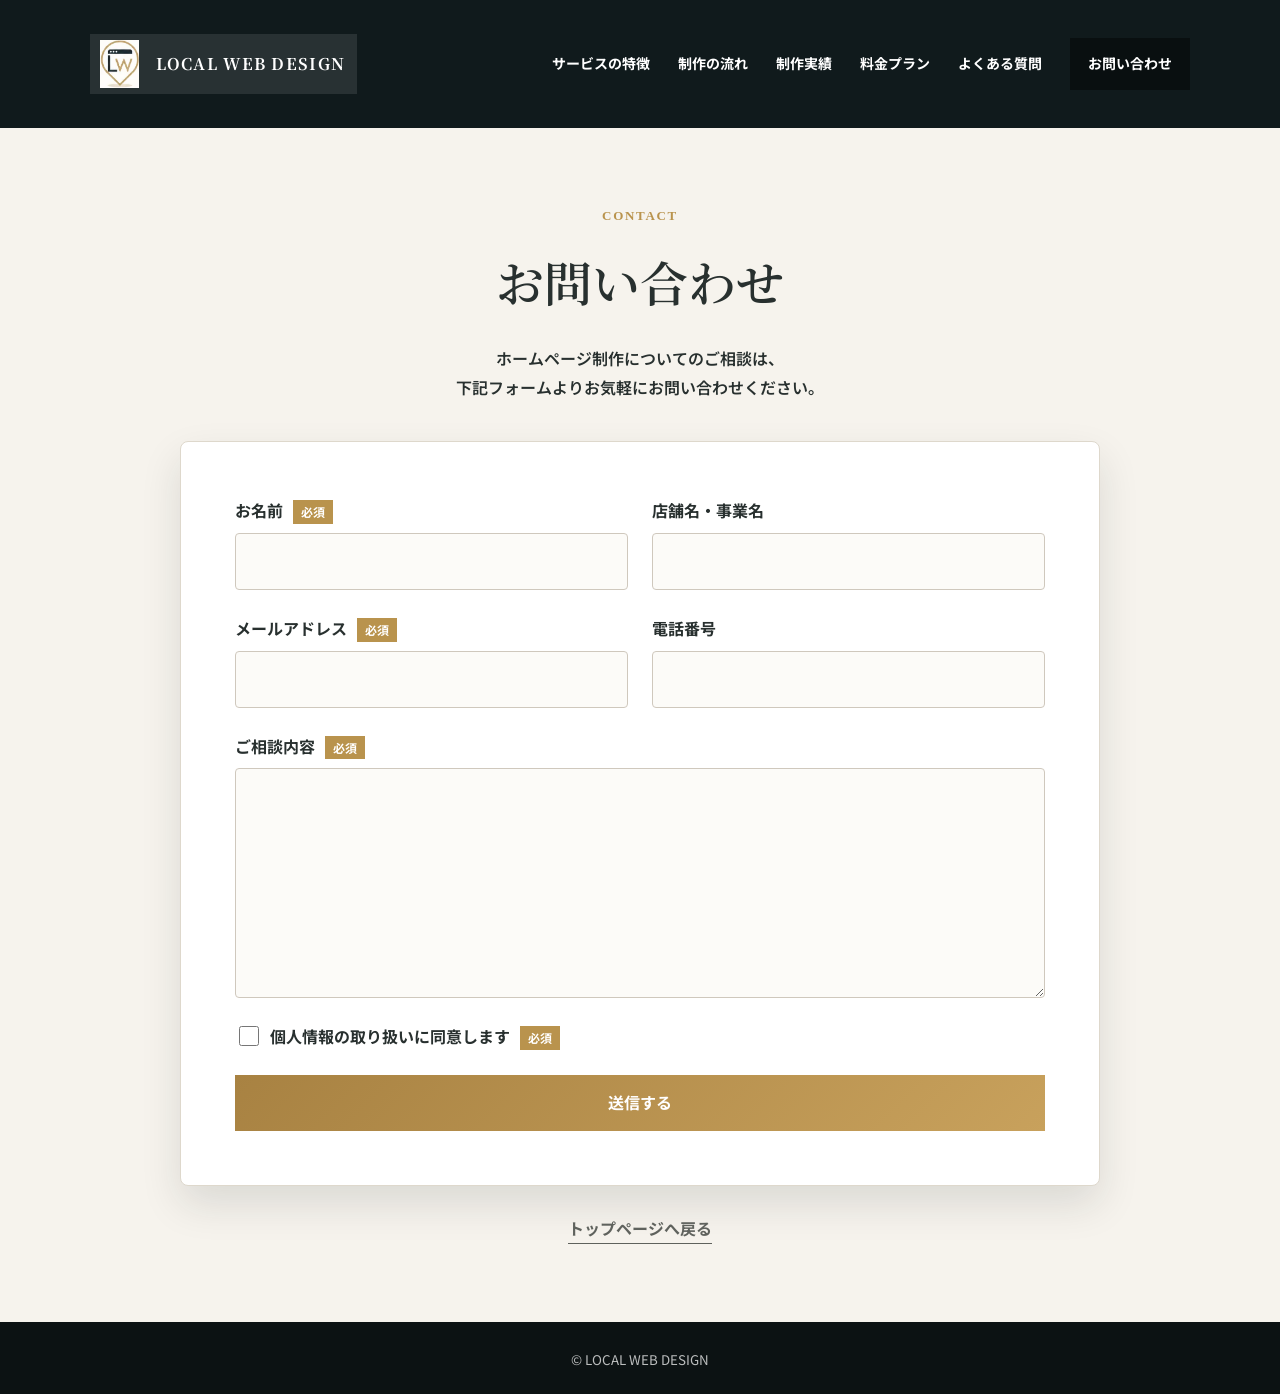
==== contact.html @ 22d1190d "new files 今回初めての登録" ====
<!DOCTYPE html>
<html lang="ja">
<head>
  <meta charset="UTF-8">
  <meta name="viewport" content="width=device-width, initial-scale=1.0">
  <meta name="description" content="LOCAL WEB DESIGNへのお問い合わせページです。">
  <title>お問い合わせ | LOCAL WEB DESIGN</title>
  <link rel="preconnect" href="https://fonts.googleapis.com">
  <link rel="preconnect" href="https://fonts.gstatic.com" crossorigin>
  <link href="https://fonts.googleapis.com/css2?family=Material+Symbols+Outlined&family=Noto+Sans+JP:wght@400;500;600;700&family=Noto+Serif+JP:wght@500;600;700&display=swap" rel="stylesheet">
  <link rel="stylesheet" href="./assets/css/style.css">
</head>
<body class="sub-page">
  <header class="site-header sub-header">
    <a class="site-logo" href="./index.html" aria-label="LOCAL WEB DESIGN トップページ">
      <img src="./assets/images/logo.webp" alt="" class="logo-mark">
      <span class="site-name">LOCAL WEB DESIGN</span>
    </a>
    <button class="menu-button" type="button" aria-label="メニューを開閉する" aria-controls="global-nav" aria-expanded="false">
      <span class="material-symbols-outlined" aria-hidden="true">menu</span>
    </button>
    <nav class="global-nav" id="global-nav" aria-label="グローバルナビゲーション">
      <a href="./index.html#features">サービスの特徴</a>
      <a href="./index.html#flow">制作の流れ</a>
      <a href="./index.html#portfolio">制作実績</a>
      <a href="./index.html">料金プラン</a>
      <a href="./index.html">よくある質問</a>
      <a class="nav-contact" href="./contact.html">お問い合わせ</a>
    </nav>
  </header>

  <main>
    <section class="page-hero" aria-labelledby="contact-title">
      <p class="section-kicker">CONTACT</p>
      <h1 id="contact-title">お問い合わせ</h1>
      <p>ホームページ制作についてのご相談は、<br>下記フォームよりお気軽にお問い合わせください。</p>
    </section>

    <section class="contact-section" aria-label="お問い合わせフォーム">
      <!-- TODO: 現在は表示確認用のダミーフォームです。運用開始前に実際のお問い合わせ送信方法を決定し、送信処理を実装してください。 -->
      <form class="contact-form" id="contact-form">
        <label>
          <span>お名前 <em>必須</em></span>
          <input type="text" name="name" autocomplete="name" required>
        </label>
        <label>
          <span>店舗名・事業名</span>
          <input type="text" name="shop" autocomplete="organization">
        </label>
        <label>
          <span>メールアドレス <em>必須</em></span>
          <input type="email" name="email" autocomplete="email" required>
        </label>
        <label>
          <span>電話番号</span>
          <input type="tel" name="tel" autocomplete="tel">
        </label>
        <label class="full-field">
          <span>ご相談内容 <em>必須</em></span>
          <textarea name="message" rows="7" required></textarea>
        </label>
        <label class="privacy-check full-field">
          <input type="checkbox" name="privacy" required>
          <span>個人情報の取り扱いに同意します <em>必須</em></span>
        </label>
        <button class="submit-button full-field" type="submit">送信する</button>
      </form>
      <a class="back-link" href="./index.html">トップページへ戻る</a>
    </section>
  </main>

  <footer class="site-footer">
    <small>&copy; LOCAL WEB DESIGN</small>
  </footer>

  <script src="./assets/js/main.js"></script>
</body>
</html>
---- assets/css/style.css ----
:root {
  --ink: #28302f;
  --soft-ink: #5f625d;
  --deep: #101a1c;
  --deep-2: #182324;
  --paper: #f7f5f0;
  --white: #ffffff;
  --line: #ded8cc;
  --gold: #b9934d;
  --gold-dark: #8a6a32;
  --shadow: 0 18px 40px rgba(27, 30, 29, 0.12);
  --sans: 'Noto Sans JP', sans-serif;
  --serif: 'Noto Serif JP', serif;
}

* {
  box-sizing: border-box;
}

html {
  scroll-behavior: smooth;
}

body {
  margin: 0;
  color: var(--ink);
  background: var(--paper);
  font-family: var(--sans);
  line-height: 1.8;
}

img {
  display: block;
  max-width: 100%;
}

a {
  color: inherit;
  text-decoration: none;
}

button,
input,
textarea {
  font: inherit;
}

:focus-visible {
  outline: 3px solid rgba(185, 147, 77, 0.55);
  outline-offset: 4px;
}

.material-symbols-outlined {
  font-variation-settings:
    'FILL' 0,
    'wght' 300,
    'GRAD' 0,
    'opsz' 24;
  line-height: 1;
}

.site-header {
  position: absolute;
  top: 0;
  left: 0;
  z-index: 20;
  display: flex;
  align-items: center;
  justify-content: space-between;
  gap: 24px;
  width: 100%;
  padding: 34px clamp(22px, 7vw, 108px);
  color: var(--white);
}

.sub-header {
  position: relative;
  background: var(--deep);
}

.site-logo {
  display: inline-flex;
  align-items: center;
  flex: 0 0 auto;
  gap: 12px;
  width: auto;
  max-width: min(320px, calc(100vw - 92px));
  padding: 6px 12px 6px 6px;
  background: rgba(255, 255, 255, 0.1);
}

.site-logo img {
  width: 48px;
  height: 48px;
  object-fit: contain;
  /* filter: brightness(0) invert(1); */
}

.site-name {
  color: var(--white);
  font-family: var(--serif);
  font-size: 16px;
  font-weight: 700;
  letter-spacing: 0.08em;
  line-height: 1.2;
  white-space: nowrap;
}

.global-nav {
  display: flex;
  align-items: center;
  gap: clamp(18px, 2.2vw, 32px);
  font-size: 14px;
  font-weight: 700;
}

.global-nav a {
  transition:
    color 0.2s ease,
    background 0.2s ease;
}

.global-nav a:hover {
  color: #dfc27e;
}

.nav-contact {
  padding: 13px 18px;
  background: rgba(0, 0, 0, 0.42);
}

.nav-contact:hover {
  background: rgba(185, 147, 77, 0.85);
  color: var(--white);
}

.menu-button {
  display: none;
  place-items: center;
  width: 46px;
  height: 46px;
  border: 1px solid rgba(255, 255, 255, 0.42);
  color: var(--white);
  background: rgba(0, 0, 0, 0.28);
  cursor: pointer;
}

.mv {
  position: relative;
  min-height: 690px;
  overflow: hidden;
  color: var(--white);
  background: var(--deep);
}

.hero-image,
.hero-overlay {
  position: absolute;
  inset: 0;
  width: 100%;
  height: 100%;
}

.hero-image {
  object-fit: cover;
  object-position: center top;
}

.hero-overlay {
  background: linear-gradient(90deg, rgba(14, 23, 22, 0.84) 0%, rgba(14, 23, 22, 0.58) 43%, rgba(14, 23, 22, 0.08) 74%);
}

.hero-content {
  position: relative;
  z-index: 2;
  width: min(760px, calc(100% - 44px));
  margin-left: clamp(24px, 10vw, 145px);
  padding-top: 190px;
}

.hero-lead {
  margin: 0 0 18px;
  color: #c4a460;
  font-family: var(--serif);
  font-size: clamp(27px, 2.9vw, 36px);
}

.mv h1 {
  margin: 0;
  font-family: var(--serif);
  font-size: clamp(50px, 5.1vw, 72px);
  font-weight: 600;
  line-height: 1.42;
}

.hero-subtitle {
  margin: 30px 0 34px;
  font-family: var(--serif);
  font-size: clamp(21px, 2.1vw, 30px);
  font-weight: 600;
}

.sp-break {
  display: none;
}

.hero-points {
  display: grid;
  grid-template-columns: repeat(3, minmax(0, 1fr));
  gap: 16px;
  width: min(620px, 100%);
  padding: 0;
  margin: 0;
  list-style: none;
}

.hero-points li {
  display: flex;
  align-items: center;
  justify-content: center;
  gap: 10px;
  min-height: 70px;
  border: 1px solid rgba(185, 147, 77, 0.75);
  color: #eadfca;
  font-size: 14px;
  font-weight: 700;
}

.hero-points .material-symbols-outlined {
  display: grid;
  place-items: center;
  width: 30px;
  height: 30px;
  border: 1px solid var(--gold);
  border-radius: 50%;
  color: var(--gold);
  font-size: 19px;
}

.hero-badge {
  position: absolute;
  right: clamp(36px, 9vw, 150px);
  bottom: 30px;
  z-index: 3;
  display: grid;
  align-content: center;
  justify-items: center;
  gap: 0.36rem;
  width: clamp(164px, 17vw, 225px);
  aspect-ratio: 1;
  padding: clamp(10px, 1vw, 16px);
  border: 2px solid rgba(255, 240, 192, 0.72);
  border-radius: 50%;
  color: var(--white);
  background: linear-gradient(145deg, #c9a35b, #9d793b);
  box-shadow:
    inset 0 0 0 6px rgba(255, 255, 255, 0.1),
    0 14px 22px rgba(0, 0, 0, 0.24);
  text-align: center;
}

.hero-badge span {
  width: 100%;
  font-size: clamp(10px, 0.96vw, 13px);
  font-weight: 700;
  line-height: 1.55;
  white-space: nowrap;
}

.hero-badge strong {
  display: block;
  width: 100%;
  margin-top: 4px;
  font-family: var(--serif);
  font-size: clamp(16px, 1.9vw, 24px);
  line-height: 1.38;
  letter-spacing: 0;
}

.worries,
.portfolio,
.flow,
.contact-section,
.page-hero,
.thanks-panel {
  padding-inline: clamp(20px, 7vw, 120px);
}

.worries {
  padding-top: 44px;
  padding-bottom: 58px;
  background: var(--white);
}

.section-title-line {
  display: flex;
  align-items: center;
  justify-content: center;
  gap: 42px;
  margin-bottom: 36px;
}

.section-title-line span {
  width: 70px;
  height: 1px;
  background: var(--gold);
}

h2,
h1 {
  letter-spacing: 0;
}

.section-title-line h2,
.portfolio h2,
.flow h2,
.features h2,
.bottom-contact h2,
.page-hero h1,
.thanks-panel h1 {
  margin: 0;
  font-family: var(--serif);
  font-weight: 600;
}

.section-title-line h2 {
  font-size: clamp(22px, 2.2vw, 31px);
}

.worry-grid {
  display: grid;
  grid-template-columns: repeat(4, minmax(0, 1fr));
  max-width: 1080px;
  margin: 0 auto;
}

.worry-item {
  min-height: 162px;
  padding: 4px 28px;
  text-align: center;
}

.worry-item + .worry-item {
  border-left: 1px solid var(--line);
}

.worry-item .material-symbols-outlined {
  color: #877f72;
  font-size: 58px;
}

.worry-item p {
  margin: 16px 0 0;
  font-weight: 700;
  line-height: 1.8;
}

.dark-section {
  color: var(--white);
  background: linear-gradient(90deg, #192324, #11191b);
}

.features {
  display: grid;
  grid-template-columns: 1fr 1fr;
  align-items: center;
  min-height: 320px;
}

.features-visual {
  height: 100%;
  min-height: 320px;
}

.features-visual img {
  width: 100%;
  height: 100%;
  object-fit: cover;
  object-position: center;
}

.features-text {
  padding: 50px clamp(24px, 8vw, 120px) 50px clamp(32px, 5vw, 78px);
}

.section-kicker {
  margin: 0 0 12px;
  color: var(--gold);
  font-family: Georgia, serif;
  font-size: 13px;
  font-weight: 700;
  letter-spacing: 0.13em;
}

.features h2,
.portfolio h2,
.flow h2 {
  font-size: clamp(27px, 3vw, 42px);
}

.feature-list {
  display: grid;
  gap: 15px;
  padding: 0;
  margin: 30px 0 0;
  list-style: none;
  font-family: var(--serif);
  font-size: clamp(18px, 1.6vw, 24px);
}

.feature-list li {
  display: flex;
  align-items: center;
  gap: 14px;
}

.feature-list .material-symbols-outlined {
  color: var(--gold);
  font-size: 25px;
}

.portfolio {
  padding-top: 62px;
  padding-bottom: 52px;
  text-align: center;
  background: var(--paper);
}

.section-copy {
  margin: 14px 0 28px;
  font-weight: 700;
}

.portfolio-grid {
  display: grid;
  grid-template-columns: repeat(3, minmax(0, 1fr));
  gap: 30px 34px;
  max-width: 1180px;
  margin: 0 auto;
}

.portfolio-card {
  padding: 18px 18px 24px;
  border: 1px solid #ded6c8;
  border-radius: 8px;
  background: rgba(255, 255, 255, 0.68);
  box-shadow: 0 10px 28px rgba(52, 48, 42, 0.06);
}

.portfolio-card img {
  width: 100%;
  aspect-ratio: 16 / 9.7;
  object-fit: cover;
  object-position: center;
}

.portfolio-type {
  margin: 18px 0 3px;
  color: var(--soft-ink);
  font-weight: 700;
}

.portfolio-card h3 {
  margin: 0 0 12px;
  font-size: 19px;
}

.portfolio-card p:last-child {
  margin: 0;
  font-weight: 600;
  line-height: 1.9;
}

.flow {
  padding-top: 34px;
  padding-bottom: 70px;
  text-align: center;
  background: var(--paper);
}

.flow-steps {
  display: grid;
  grid-template-columns: repeat(5, minmax(0, 1fr));
  gap: 24px;
  max-width: 1180px;
  margin: 36px auto 0;
}

.flow-step {
  position: relative;
  padding-inline: 10px;
}

.flow-step:not(:last-child)::after {
  position: absolute;
  top: 96px;
  right: -19px;
  color: var(--gold);
  content: '›';
  font-size: 28px;
}

.flow-number {
  margin: 0 0 22px;
  color: var(--gold);
  font-family: Georgia, serif;
  font-size: 25px;
}

.flow-step .material-symbols-outlined {
  color: #81776c;
  font-size: 54px;
}

.flow-step h3 {
  min-height: 58px;
  margin: 18px 0 8px;
  font-size: 17px;
}

.flow-step p:last-child {
  margin: 0;
  font-weight: 600;
  line-height: 2;
}

.bottom-contact {
  display: grid;
  grid-template-columns: 1fr minmax(340px, 520px);
  gap: 40px;
  align-items: center;
  padding: 58px clamp(22px, 10vw, 150px);
}

.contact-small {
  margin: 0 0 8px;
  color: #d6d0c5;
}

.bottom-contact h2 {
  margin-bottom: 8px;
  font-size: clamp(28px, 3vw, 42px);
}

.bottom-contact p {
  margin-top: 0;
}

.large-contact-button {
  display: grid;
  grid-template-columns: auto 1fr auto;
  align-items: center;
  gap: 20px;
  min-height: 92px;
  padding: 22px 34px;
  color: var(--white);
  background: linear-gradient(135deg, #be9650, #d0ad6b);
  box-shadow: 0 18px 35px rgba(0, 0, 0, 0.18);
  transition:
    transform 0.2s ease,
    filter 0.2s ease;
}

.large-contact-button:hover,
.primary-button:hover,
.submit-button:hover {
  filter: brightness(1.06);
  transform: translateY(-2px);
}

.large-contact-button .material-symbols-outlined:first-child {
  font-size: 43px;
}

.large-contact-button small {
  display: block;
  width: fit-content;
  margin-bottom: 4px;
  padding: 1px 18px;
  border: 1px solid rgba(255, 255, 255, 0.45);
  font-size: 13px;
}

.large-contact-button span:nth-child(2) {
  font-size: 21px;
  font-weight: 700;
}

.site-footer {
  padding: 22px;
  color: rgba(255, 255, 255, 0.72);
  background: #0c1213;
  text-align: center;
}

.sub-page {
  background: #f6f3ed;
}

.page-hero {
  padding-top: 76px;
  padding-bottom: 40px;
  text-align: center;
}

.page-hero h1,
.thanks-panel h1 {
  font-size: clamp(32px, 4vw, 48px);
}

.page-hero p:last-child {
  margin: 18px 0 0;
  font-weight: 600;
}

.contact-section {
  padding-bottom: 78px;
}

.contact-form {
  display: grid;
  grid-template-columns: repeat(2, minmax(0, 1fr));
  gap: 24px;
  max-width: 920px;
  margin: 0 auto;
  padding: clamp(24px, 5vw, 54px);
  border: 1px solid var(--line);
  border-radius: 8px;
  background: var(--white);
  box-shadow: var(--shadow);
}

.contact-form label {
  display: grid;
  gap: 8px;
  font-weight: 700;
}

.contact-form em {
  display: inline-block;
  margin-left: 6px;
  padding: 1px 8px;
  color: var(--white);
  background: var(--gold);
  font-size: 12px;
  font-style: normal;
}

.contact-form input,
.contact-form textarea {
  width: 100%;
  border: 1px solid #cfc8bd;
  border-radius: 4px;
  padding: 13px 14px;
  background: #fcfbf8;
}

.contact-form textarea {
  resize: vertical;
}

.full-field {
  grid-column: 1 / -1;
}

.privacy-check {
  display: flex !important;
  grid-template-columns: auto 1fr;
  align-items: center;
}

.privacy-check input {
  width: 20px;
  height: 20px;
}

.submit-button,
.primary-button {
  display: inline-flex;
  align-items: center;
  justify-content: center;
  min-height: 56px;
  border: 0;
  color: var(--white);
  background: linear-gradient(135deg, #a88242, #c8a15c);
  font-weight: 700;
  cursor: pointer;
  transition:
    transform 0.2s ease,
    filter 0.2s ease;
}

.back-link {
  display: block;
  width: fit-content;
  margin: 28px auto 0;
  border-bottom: 1px solid currentColor;
  color: var(--soft-ink);
  font-weight: 700;
}

.thanks-panel {
  max-width: 820px;
  margin: 88px auto;
  padding-top: 78px;
  padding-bottom: 78px;
  border: 1px solid var(--line);
  border-radius: 8px;
  background: var(--white);
  box-shadow: var(--shadow);
  text-align: center;
}

.thanks-panel p:not(.section-kicker) {
  margin: 22px 0 30px;
  font-weight: 600;
}

.primary-button {
  padding: 12px 34px;
}

@media (max-width: 980px) {
  .site-header {
    padding: 22px;
  }

  .menu-button {
    display: grid;
  }

  .global-nav {
    position: absolute;
    top: calc(100% - 8px);
    right: 22px;
    display: none;
    width: min(310px, calc(100vw - 44px));
    padding: 18px;
    background: rgba(16, 26, 28, 0.96);
    box-shadow: var(--shadow);
  }

  .global-nav.is-open {
    display: grid;
    gap: 4px;
  }

  .global-nav a {
    padding: 12px 10px;
  }

  .nav-contact {
    margin-top: 6px;
    text-align: center;
  }

  .mv {
    min-height: 760px;
  }

  .hero-content {
    margin-left: 22px;
    padding-top: 138px;
  }

  .hero-overlay {
    background: linear-gradient(90deg, rgba(14, 23, 22, 0.88), rgba(14, 23, 22, 0.54));
  }

  .hero-badge {
    right: 28px;
    bottom: 24px;
  }

  .worry-grid,
  .portfolio-grid {
    grid-template-columns: repeat(2, minmax(0, 1fr));
  }

  .worry-item:nth-child(3) {
    border-left: 0;
  }

  .worry-item:nth-child(n + 3) {
    border-top: 1px solid var(--line);
    padding-top: 28px;
  }

  .features,
  .bottom-contact {
    grid-template-columns: 1fr;
  }

  .features-text {
    padding: 42px 28px;
  }

  .flow-steps {
    grid-template-columns: repeat(2, minmax(0, 1fr));
  }

  .flow-step:not(:last-child)::after {
    display: none;
  }
}

@media (max-width: 640px) {
  .site-logo {
    gap: 10px;
    max-width: calc(100vw - 90px);
    padding: 4px 8px 4px 4px;
  }

  .site-logo img {
    width: 42px;
    height: 42px;
  }

  .site-name {
    font-size: 14px;
  }

  .mv {
    min-height: 760px;
  }

  .hero-image {
    object-position: 64% top;
  }

  .hero-content {
    width: calc(100% - 32px);
    margin-left: 16px;
    padding-top: 112px;
  }

  .mv h1 {
    font-size: clamp(34px, 9vw, 38px);
    line-height: 1.5;
  }

  .sp-break {
    display: inline;
  }

  .hero-points {
    grid-template-columns: 1fr;
    width: min(250px, 50vw, 100%);
    gap: 10px;
  }

  .hero-points li {
    justify-content: flex-start;
    min-height: 52px;
    padding-inline: 10px;
  }

  .hero-badge {
    right: 4%;
    left: auto;
    top: 410px;
    bottom: auto;
    width: clamp(136px, 36vw, 150px);
  }

  .hero-badge span {
    font-size: 9px;
  }

  .hero-badge strong {
    font-size: 16px;
  }

  .section-title-line {
    gap: 16px;
  }

  .section-title-line span {
    width: 34px;
  }

  .worry-grid,
  .portfolio-grid,
  .flow-steps,
  .contact-form {
    grid-template-columns: 1fr;
  }

  .worry-item,
  .worry-item + .worry-item {
    border-left: 0;
    border-top: 1px solid var(--line);
    padding-top: 26px;
  }

  .worry-item:first-child {
    border-top: 0;
  }

  .features-visual {
    min-height: 220px;
  }

  .bottom-contact {
    padding-block: 46px;
  }

  .large-contact-button {
    grid-template-columns: auto 1fr;
    padding: 20px;
  }

  .large-contact-button .material-symbols-outlined:last-child {
    display: none;
  }

  .contact-form {
    padding: 24px;
  }

  .privacy-check {
    align-items: flex-start;
  }
}

@media (max-width: 430px) {
  .mv h1 {
    font-size: clamp(28px, 8vw, 34px);
    line-height: 1.35;
  }
}

@media (max-width: 360px) {
  .hero-points {
    width: min(168px, 50vw, 100%);
  }

  .hero-badge {
    right: 12px;
    left: auto;
    top: 416px;
    width: clamp(124px, 38vw, 136px);
  }
}
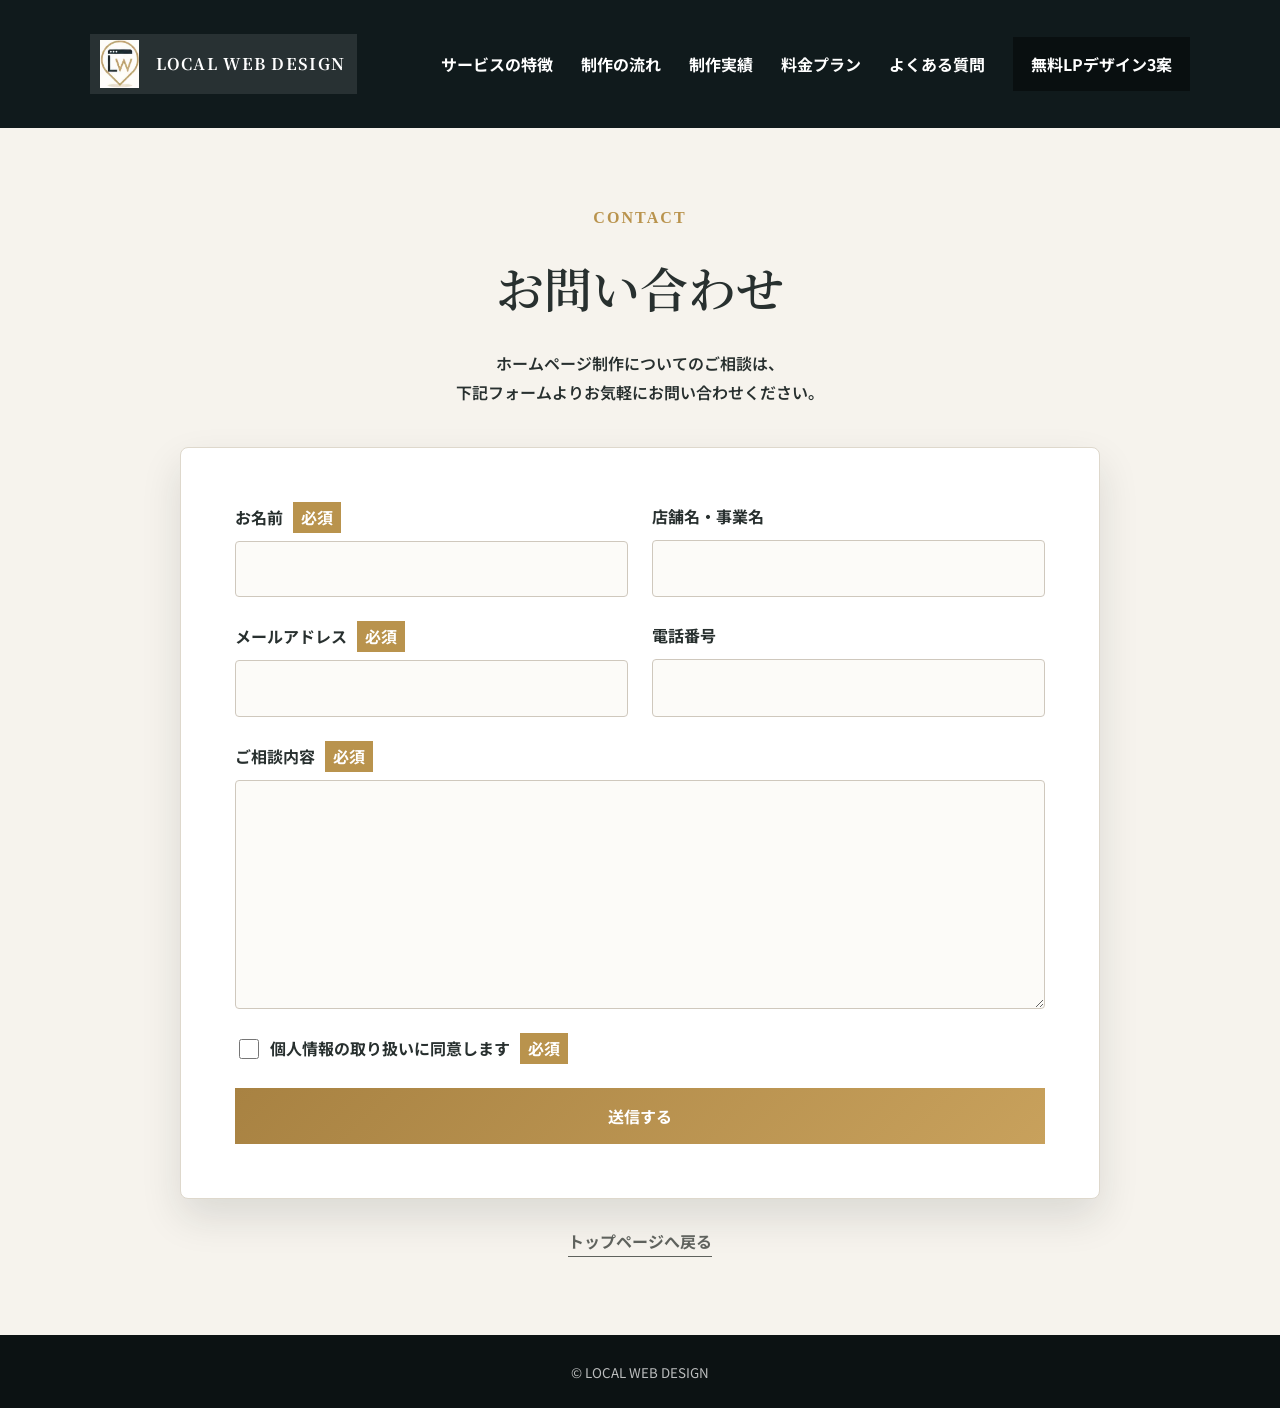
==== commit c06121af: "変更いろいろ" ====
--- a/contact.html
+++ b/contact.html
@@ -8,7 +8,7 @@
   <link rel="preconnect" href="https://fonts.googleapis.com">
   <link rel="preconnect" href="https://fonts.gstatic.com" crossorigin>
   <link href="https://fonts.googleapis.com/css2?family=Material+Symbols+Outlined&family=Noto+Sans+JP:wght@400;500;600;700&family=Noto+Serif+JP:wght@500;600;700&display=swap" rel="stylesheet">
-  <link rel="stylesheet" href="./assets/css/style.css">
+  <link rel="stylesheet" href="./assets/css/style.css?v=20260702-4">
 </head>
 <body class="sub-page">
   <header class="site-header sub-header">
@@ -25,7 +25,7 @@
       <a href="./index.html#portfolio">制作実績</a>
       <a href="./index.html">料金プラン</a>
       <a href="./index.html">よくある質問</a>
-      <a class="nav-contact" href="./contact.html">お問い合わせ</a>
+      <a class="nav-contact" href="./lp-design-check.html">無料LPデザイン3案</a>
     </nav>
   </header>
 
@@ -73,6 +73,6 @@
     <small>&copy; LOCAL WEB DESIGN</small>
   </footer>
 
-  <script src="./assets/js/main.js"></script>
+  <script src="./assets/js/main.js?v=20260702-1"></script>
 </body>
 </html>
--- a/assets/css/style.css
+++ b/assets/css/style.css
@@ -18,6 +18,7 @@
 }
 
 html {
+  font-size: 62.5%;
   scroll-behavior: smooth;
 }
 
@@ -26,7 +27,9 @@
   color: var(--ink);
   background: var(--paper);
   font-family: var(--sans);
+  font-size: 1.6rem;
   line-height: 1.8;
+  overflow-x: hidden;
 }
 
 img {
@@ -62,13 +65,15 @@
 .site-header {
   position: absolute;
   top: 0;
+  right: 0;
   left: 0;
   z-index: 20;
   display: flex;
   align-items: center;
   justify-content: space-between;
   gap: 24px;
-  width: 100%;
+  width: auto;
+  max-width: 100vw;
   padding: 34px clamp(22px, 7vw, 108px);
   color: var(--white);
 }
@@ -99,7 +104,7 @@
 .site-name {
   color: var(--white);
   font-family: var(--serif);
-  font-size: 16px;
+  font-size: 1.6rem;
   font-weight: 700;
   letter-spacing: 0.08em;
   line-height: 1.2;
@@ -110,11 +115,13 @@
   display: flex;
   align-items: center;
   gap: clamp(18px, 2.2vw, 32px);
-  font-size: 14px;
+  font-size: 1.6rem;
   font-weight: 700;
 }
 
 .global-nav a {
+  flex: 0 0 auto;
+  white-space: nowrap;
   transition:
     color 0.2s ease,
     background 0.2s ease;
@@ -147,56 +154,81 @@
 
 .mv {
   position: relative;
+  display: grid;
+  grid-template-columns: minmax(500px, 52%) minmax(0, 1fr);
   min-height: 690px;
   overflow: hidden;
-  color: var(--white);
-  background: var(--deep);
+  color: var(--ink);
+  background: #f7fbfd;
+}
+
+.mv::before {
+  position: absolute;
+  inset: 0 auto 0 0;
+  z-index: 2;
+  width: min(52%, 720px);
+  border-radius: 0 24px 24px 0;
+  background: rgba(255, 255, 255, 0.96);
+  box-shadow: 18px 0 42px rgba(20, 48, 70, 0.08);
+  clip-path: polygon(0 0, 92% 0, 100% 100%, 0 100%);
+  content: '';
 }
 
 .hero-image,
 .hero-overlay {
   position: absolute;
-  inset: 0;
-  width: 100%;
+  top: 0;
+  right: 0;
+  bottom: 0;
+  left: 36%;
+  width: 61%;
   height: 100%;
 }
 
 .hero-image {
   object-fit: cover;
-  object-position: center top;
+  object-position: 58% top;
 }
 
 .hero-overlay {
-  background: linear-gradient(90deg, rgba(14, 23, 22, 0.84) 0%, rgba(14, 23, 22, 0.58) 43%, rgba(14, 23, 22, 0.08) 74%);
+  z-index: 1;
+  background: linear-gradient(90deg, rgba(255, 255, 255, 0.78) 0%, rgba(255, 255, 255, 0.16) 18%, rgba(255, 255, 255, 0) 34%), linear-gradient(180deg, rgba(255, 255, 255, 0.04), rgba(17, 26, 28, 0.08));
 }
 
 .hero-content {
   position: relative;
-  z-index: 2;
-  width: min(760px, calc(100% - 44px));
-  margin-left: clamp(24px, 10vw, 145px);
-  padding-top: 190px;
+  z-index: 3;
+  align-self: stretch;
+  width: min(680px, calc(100% - 40px));
+  margin-left: 0;
+  padding: 152px clamp(20px, 2vw, 28px) 54px clamp(28px, 5.6vw, 78px);
+  border-radius: 0 28px 28px 0;
+  background: transparent;
+  box-shadow: none;
+  clip-path: none;
 }
 
 .hero-lead {
   margin: 0 0 18px;
-  color: #c4a460;
+  color: var(--gold-dark);
   font-family: var(--serif);
-  font-size: clamp(27px, 2.9vw, 36px);
+  font-size: clamp(2.7rem, 2.9vw, 3.6rem);
 }
 
 .mv h1 {
   margin: 0;
   font-family: var(--serif);
-  font-size: clamp(50px, 5.1vw, 72px);
+  font-size: clamp(3.8rem, 3.55vw, 5.2rem);
   font-weight: 600;
-  line-height: 1.42;
+  line-height: 1.45;
+  color: #17263c;
 }
 
 .hero-subtitle {
   margin: 30px 0 34px;
+  color: #3d4644;
   font-family: var(--serif);
-  font-size: clamp(21px, 2.1vw, 30px);
+  font-size: clamp(2.1rem, 2.1vw, 3rem);
   font-weight: 600;
 }
 
@@ -207,8 +239,8 @@
 .hero-points {
   display: grid;
   grid-template-columns: repeat(3, minmax(0, 1fr));
-  gap: 16px;
-  width: min(620px, 100%);
+  gap: 12px;
+  width: min(560px, 92%);
   padding: 0;
   margin: 0;
   list-style: none;
@@ -219,10 +251,14 @@
   align-items: center;
   justify-content: center;
   gap: 10px;
-  min-height: 70px;
-  border: 1px solid rgba(185, 147, 77, 0.75);
-  color: #eadfca;
-  font-size: 14px;
+  min-width: 0;
+  min-height: 58px;
+  border: 1px solid rgba(185, 147, 77, 0.56);
+  border-radius: 999px;
+  color: #263638;
+  background: #fff;
+  box-shadow: 0 10px 24px rgba(37, 44, 46, 0.08);
+  font-size: 1.6rem;
   font-weight: 700;
 }
 
@@ -234,13 +270,13 @@
   border: 1px solid var(--gold);
   border-radius: 50%;
   color: var(--gold);
-  font-size: 19px;
+  font-size: 1.9rem;
 }
 
 .hero-badge {
   position: absolute;
-  right: clamp(36px, 9vw, 150px);
-  bottom: 30px;
+  right: clamp(28px, 6vw, 88px);
+  bottom: 44px;
   z-index: 3;
   display: grid;
   align-content: center;
@@ -261,7 +297,7 @@
 
 .hero-badge span {
   width: 100%;
-  font-size: clamp(10px, 0.96vw, 13px);
+  font-size: clamp(1rem, 0.96vw, 1.3rem);
   font-weight: 700;
   line-height: 1.55;
   white-space: nowrap;
@@ -272,7 +308,7 @@
   width: 100%;
   margin-top: 4px;
   font-family: var(--serif);
-  font-size: clamp(16px, 1.9vw, 24px);
+  font-size: clamp(1.6rem, 1.9vw, 2.4rem);
   line-height: 1.38;
   letter-spacing: 0;
 }
@@ -324,7 +360,7 @@
 }
 
 .section-title-line h2 {
-  font-size: clamp(22px, 2.2vw, 31px);
+  font-size: clamp(2.2rem, 2.2vw, 3.1rem);
 }
 
 .worry-grid {
@@ -346,7 +382,7 @@
 
 .worry-item .material-symbols-outlined {
   color: #877f72;
-  font-size: 58px;
+  font-size: 5.8rem;
 }
 
 .worry-item p {
@@ -387,7 +423,7 @@
   margin: 0 0 12px;
   color: var(--gold);
   font-family: Georgia, serif;
-  font-size: 13px;
+  font-size: 1.6rem;
   font-weight: 700;
   letter-spacing: 0.13em;
 }
@@ -395,7 +431,7 @@
 .features h2,
 .portfolio h2,
 .flow h2 {
-  font-size: clamp(27px, 3vw, 42px);
+  font-size: clamp(2.7rem, 3vw, 4.2rem);
 }
 
 .feature-list {
@@ -405,7 +441,7 @@
   margin: 30px 0 0;
   list-style: none;
   font-family: var(--serif);
-  font-size: clamp(18px, 1.6vw, 24px);
+  font-size: clamp(1.8rem, 1.6vw, 2.4rem);
 }
 
 .feature-list li {
@@ -416,7 +452,7 @@
 
 .feature-list .material-symbols-outlined {
   color: var(--gold);
-  font-size: 25px;
+  font-size: 2.5rem;
 }
 
 .portfolio {
@@ -462,7 +498,7 @@
 
 .portfolio-card h3 {
   margin: 0 0 12px;
-  font-size: 19px;
+  font-size: 1.9rem;
 }
 
 .portfolio-card p:last-child {
@@ -497,25 +533,25 @@
   right: -19px;
   color: var(--gold);
   content: '›';
-  font-size: 28px;
+  font-size: 2.8rem;
 }
 
 .flow-number {
   margin: 0 0 22px;
   color: var(--gold);
   font-family: Georgia, serif;
-  font-size: 25px;
+  font-size: 2.5rem;
 }
 
 .flow-step .material-symbols-outlined {
   color: #81776c;
-  font-size: 54px;
+  font-size: 5.4rem;
 }
 
 .flow-step h3 {
   min-height: 58px;
   margin: 18px 0 8px;
-  font-size: 17px;
+  font-size: 2.3rem;
 }
 
 .flow-step p:last-child {
@@ -539,7 +575,7 @@
 
 .bottom-contact h2 {
   margin-bottom: 8px;
-  font-size: clamp(28px, 3vw, 42px);
+  font-size: clamp(2.8rem, 3vw, 4.2rem);
 }
 
 .bottom-contact p {
@@ -569,7 +605,7 @@
 }
 
 .large-contact-button .material-symbols-outlined:first-child {
-  font-size: 43px;
+  font-size: 4.3rem;
 }
 
 .large-contact-button small {
@@ -578,11 +614,11 @@
   margin-bottom: 4px;
   padding: 1px 18px;
   border: 1px solid rgba(255, 255, 255, 0.45);
-  font-size: 13px;
+  font-size: 1.6rem;
 }
 
 .large-contact-button span:nth-child(2) {
-  font-size: 21px;
+  font-size: 2.1rem;
   font-weight: 700;
 }
 
@@ -605,7 +641,7 @@
 
 .page-hero h1,
 .thanks-panel h1 {
-  font-size: clamp(32px, 4vw, 48px);
+  font-size: clamp(3.2rem, 4vw, 4.8rem);
 }
 
 .page-hero p:last-child {
@@ -642,7 +678,7 @@
   padding: 1px 8px;
   color: var(--white);
   background: var(--gold);
-  font-size: 12px;
+  font-size: 1.6rem;
   font-style: normal;
 }
 
@@ -720,51 +756,709 @@
   padding: 12px 34px;
 }
 
+.free-design-cta {
+  padding: 56px clamp(20px, 7vw, 120px);
+  color: var(--white);
+  background: linear-gradient(135deg, #263638, #11191b);
+}
+
+.free-design-cta__inner {
+  display: grid;
+  grid-template-columns: 1fr minmax(30%, 45%);
+  gap: 48px;
+  align-items: center;
+  max-width: 1180px;
+  margin: 0 auto;
+}
+
+.free-design-cta h2 {
+  margin: 0 0 12px;
+  font-family: var(--serif);
+  font-size: clamp(2.6rem, 2.8vw, 4rem);
+  font-weight: 600;
+  line-height: 1.5;
+}
+
+.free-design-cta p:last-child {
+  margin: 0;
+}
+
+.free-design-cta__button small {
+  font-size: 1.6rem;
+}
+
+.form-page-hero {
+  padding-bottom: 32px;
+}
+
+.form-page-hero .free-scope-note {
+  max-width: 760px;
+  margin: 24px auto 0;
+  padding: 14px 18px;
+  border: 1px solid rgba(185, 147, 77, 0.45);
+  background: rgba(255, 255, 255, 0.62);
+  color: var(--soft-ink);
+}
+
+.form-layout {
+  width: min(1100px, 92%);
+  margin: 0 auto;
+  padding-bottom: 80px;
+}
+
+.design-form {
+  display: grid;
+  gap: 30px;
+}
+
+.step-nav {
+  display: grid;
+  grid-template-columns: repeat(6, minmax(0, 1fr));
+  gap: 8px;
+  padding: 0;
+  margin: 0;
+  list-style: none;
+}
+
+.step-nav li {
+  display: grid;
+  place-items: center;
+  gap: 5px;
+  min-width: 0;
+  padding: 11px 4px;
+  border-bottom: 2px solid var(--gold);
+  color: var(--soft-ink);
+  background: rgba(255, 255, 255, 0.7);
+  font-weight: 700;
+  text-align: center;
+}
+
+.step-nav span {
+  display: grid;
+  place-items: center;
+  width: 28px;
+  height: 28px;
+  border-radius: 50%;
+  color: var(--white);
+  background: var(--gold);
+}
+
+.form-step {
+  padding: clamp(24px, 5vw, 54px);
+  border: 1px solid var(--line);
+  border-radius: 8px;
+  background: var(--white);
+  box-shadow: 0 12px 32px rgba(27, 30, 29, 0.08);
+}
+
+.form-step__heading {
+  display: flex;
+  align-items: center;
+  gap: 18px;
+  padding-bottom: 18px;
+  margin-bottom: 28px;
+  border-bottom: 1px solid var(--line);
+}
+
+.form-step__heading > span {
+  padding: 5px 12px;
+  color: var(--white);
+  background: var(--gold);
+  font-family: Georgia, serif;
+  font-weight: 700;
+  letter-spacing: 0.08em;
+}
+
+.form-step h2 {
+  margin: 0;
+  font-family: var(--serif);
+  font-size: clamp(2.5rem, 3vw, 3.4rem);
+  font-weight: 600;
+}
+
+.form-grid,
+.upload-grid {
+  display: grid;
+  grid-template-columns: repeat(2, minmax(0, 1fr));
+  gap: 22px;
+}
+
+.field,
+.field-group {
+  display: grid;
+  gap: 10px;
+  min-width: 0;
+  margin: 24px 0 0;
+  font-weight: 700;
+}
+
+.form-grid .field,
+.upload-grid .upload-field {
+  margin-top: 0;
+}
+
+.field-group {
+  padding: 0;
+  border: 0;
+}
+
+.field em,
+.field-group em {
+  display: inline-block;
+  margin-left: 6px;
+  padding: 1px 8px;
+  color: var(--white);
+  background: var(--gold);
+  font-style: normal;
+}
+
+.field input,
+.field select,
+.field textarea {
+  width: 100%;
+  min-height: 50px;
+  padding: 12px 14px;
+  border: 1px solid #cfc8bd;
+  border-radius: 4px;
+  color: var(--ink);
+  background: #fcfbf8;
+}
+
+.field textarea {
+  resize: vertical;
+}
+
+.field input:focus,
+.field select:focus,
+.field textarea:focus {
+  border-color: var(--gold);
+}
+
+.field-help {
+  margin: 0 0 18px;
+  padding: 13px 16px;
+  border-left: 3px solid var(--gold);
+  color: var(--soft-ink);
+  background: var(--paper);
+  font-weight: 600;
+}
+
+.choice-grid,
+.option-grid {
+  display: grid;
+  grid-template-columns: repeat(3, minmax(0, 1fr));
+  gap: 10px;
+}
+
+.choice-grid.compact {
+  grid-template-columns: repeat(4, minmax(0, 1fr));
+}
+
+.choice-grid label,
+.option-grid label {
+  position: relative;
+  display: block;
+  min-width: 0;
+  cursor: pointer;
+}
+
+.choice-grid input,
+.option-grid input {
+  position: absolute;
+  opacity: 0;
+  pointer-events: none;
+}
+
+.choice-grid span,
+.option-grid span {
+  display: flex;
+  align-items: center;
+  min-height: 52px;
+  padding: 11px 12px 11px 42px;
+  border: 1px solid #d8d1c5;
+  border-radius: 4px;
+  background: #fcfbf8;
+  font-weight: 600;
+  line-height: 1.5;
+  transition:
+    border-color 0.2s ease,
+    background 0.2s ease;
+}
+
+.choice-grid span::before,
+.option-grid span::before {
+  position: absolute;
+  top: 50%;
+  left: 14px;
+  width: 18px;
+  height: 18px;
+  border: 2px solid #b8afa2;
+  border-radius: 3px;
+  content: '';
+  transform: translateY(-50%);
+}
+
+.choice-grid input[type='radio'] + span::before,
+.option-grid input[type='radio'] + span::before {
+  border-radius: 50%;
+}
+
+.choice-grid input:checked + span,
+.option-grid input:checked + span {
+  border-color: var(--gold);
+  background: #f8f2e6;
+}
+
+.choice-grid input:checked + span::before,
+.option-grid input:checked + span::before {
+  border-color: var(--gold);
+  background: var(--gold);
+  box-shadow: inset 0 0 0 4px #f8f2e6;
+}
+
+.choice-grid input:focus-visible + span,
+.option-grid input:focus-visible + span {
+  outline: 3px solid rgba(185, 147, 77, 0.55);
+  outline-offset: 3px;
+}
+
+.page-sections {
+  margin-top: 14px;
+  padding: 18px;
+  border: 1px dashed var(--gold);
+  background: #fcfaf5;
+}
+
+.upload-field {
+  position: relative;
+  display: grid;
+  gap: 8px;
+  min-width: 0;
+  padding: 18px;
+  border: 1px dashed #b9aa91;
+  border-radius: 5px;
+  background: #fcfbf8;
+  font-weight: 700;
+  cursor: pointer;
+}
+
+.upload-field input {
+  position: absolute;
+  width: 1px;
+  height: 1px;
+  opacity: 0;
+}
+
+.upload-field small {
+  width: fit-content;
+  padding: 8px 16px;
+  color: var(--white);
+  background: var(--deep-2);
+  font-size: 1.6rem;
+}
+
+.upload-field output {
+  overflow-wrap: anywhere;
+  color: var(--soft-ink);
+  font-weight: 500;
+}
+
+.option-group {
+  padding-bottom: 24px;
+  margin-bottom: 24px;
+  border-bottom: 1px solid var(--line);
+}
+
+.option-grid {
+  grid-template-columns: repeat(2, minmax(0, 1fr));
+}
+
+.option-grid span {
+  display: grid;
+  align-content: center;
+  gap: 3px;
+  min-height: 104px;
+}
+
+.option-grid small {
+  color: var(--soft-ink);
+  font-size: 1.6rem;
+  font-weight: 500;
+}
+
+.option-grid b {
+  color: var(--gold-dark);
+}
+
+.free-includes {
+  padding: 20px 24px;
+  border-left: 4px solid var(--gold);
+  background: var(--paper);
+}
+
+.free-includes h3,
+.estimate-card h3 {
+  margin: 0 0 10px;
+  font-family: var(--serif);
+  font-size: 2.1rem;
+}
+
+.free-includes ul,
+.estimate-card ul {
+  margin: 0;
+  padding-left: 22px;
+}
+
+.estimate-card {
+  display: grid;
+  grid-template-columns: 1fr auto;
+  gap: 28px;
+  align-items: center;
+  margin-top: 24px;
+  padding: 24px;
+  border: 2px solid var(--gold);
+  background: #fffcf5;
+}
+
+.estimate-card > p {
+  min-width: 220px;
+  margin: 0;
+  text-align: right;
+  font-weight: 700;
+}
+
+.estimate-card strong {
+  display: block;
+  color: var(--gold-dark);
+  font-family: var(--serif);
+  font-size: clamp(3.2rem, 4vw, 4.6rem);
+  line-height: 1.3;
+}
+
+.estimate-note {
+  color: var(--soft-ink);
+  font-weight: 600;
+}
+
+.design-submit {
+  width: min(520px, 100%);
+  margin: 28px auto 0;
+}
+
+.submit-message {
+  margin-top: 24px;
+  padding: 22px;
+  border: 1px solid var(--gold);
+  background: #f8f2e6;
+}
+
+.submit-message strong,
+.submit-message span {
+  display: block;
+}
+
+.submit-message dl {
+  display: grid;
+  grid-template-columns: repeat(2, minmax(0, 1fr));
+  gap: 10px;
+  margin: 18px 0 0;
+}
+
+.submit-message dl div {
+  padding: 10px;
+  background: var(--white);
+}
+
+.submit-message dt {
+  color: var(--soft-ink);
+  font-weight: 700;
+}
+
+.submit-message dd {
+  margin: 2px 0 0;
+  overflow-wrap: anywhere;
+}
+
+.mobile-only {
+  display: none;
+}
+
+.check-layout {
+  width: min(1000px, 92%);
+  margin: 0 auto;
+  padding-bottom: 80px;
+}
+
+.check-info-grid {
+  display: grid;
+  grid-template-columns: repeat(2, minmax(0, 1fr));
+  gap: 24px;
+}
+
+.check-info-card,
+.application-conditions,
+.precheck-card {
+  padding: clamp(24px, 5vw, 46px);
+  border: 1px solid var(--line);
+  border-radius: 8px;
+  background: var(--white);
+  box-shadow: 0 12px 32px rgba(27, 30, 29, 0.08);
+}
+
+.check-info-card > .material-symbols-outlined {
+  color: var(--gold);
+  font-size: 4.8rem;
+}
+
+.check-info-card h2,
+.application-conditions h2 {
+  margin: 12px 0;
+  font-family: var(--serif);
+  font-size: clamp(2.3rem, 3vw, 3.2rem);
+  font-weight: 600;
+}
+
+.check-info-card ul {
+  padding-left: 22px;
+  margin-bottom: 0;
+  font-weight: 600;
+}
+
+.application-conditions,
+.precheck-card {
+  margin-top: 28px;
+}
+
+.application-conditions p:last-child {
+  margin-bottom: 0;
+}
+
+.precheck-list {
+  display: grid;
+  gap: 12px;
+  margin: 24px 0;
+}
+
+.precheck-list label,
+.scope-agreement {
+  display: grid;
+  grid-template-columns: auto 1fr;
+  gap: 14px;
+  align-items: center;
+  padding: 16px;
+  border: 1px solid #d8d1c5;
+  border-radius: 4px;
+  background: #fcfbf8;
+  font-weight: 700;
+  cursor: pointer;
+}
+
+.precheck-list input,
+.scope-agreement input {
+  width: 22px;
+  height: 22px;
+  accent-color: var(--gold);
+}
+
+.precheck-button {
+  width: min(520px, 100%);
+  margin: 12px auto 0;
+}
+
+.precheck-button.is-disabled {
+  opacity: 0.42;
+  cursor: not-allowed;
+  filter: grayscale(0.6);
+  pointer-events: auto;
+}
+
+.precheck-button.is-disabled:hover {
+  filter: grayscale(0.6);
+  transform: none;
+}
+
+.precheck-status {
+  margin: 12px 0 0;
+  color: var(--soft-ink);
+  font-weight: 700;
+  text-align: center;
+}
+
+.scope-agreement {
+  margin-top: 24px;
+  border-color: var(--gold);
+  background: #fffcf5;
+}
+
+.scope-agreement em {
+  display: inline-block;
+  margin-left: 6px;
+  padding: 1px 8px;
+  color: var(--white);
+  background: var(--gold);
+  font-style: normal;
+}
+
 @media (max-width: 980px) {
   .site-header {
-    padding: 22px;
+    position: fixed;
+    min-height: 82px;
+    padding: 16px max(4vw, 18px);
+    border-bottom: 1px solid rgba(185, 147, 77, 0.18);
+    background: rgba(12, 22, 22, 0.88);
+    box-shadow: 0 10px 30px rgba(4, 12, 12, 0.16);
+    backdrop-filter: blur(14px);
+    transition:
+      background 0.25s ease,
+      box-shadow 0.25s ease;
+  }
+
+  .sub-page main {
+    padding-top: 82px;
+  }
+
+  .site-logo {
+    max-width: none;
+    padding-right: 6px;
   }
 
   .menu-button {
+    position: relative;
+    top: auto;
+    right: auto;
+    z-index: 50;
+    display: grid !important;
+    width: 50px;
+    height: 50px;
+    opacity: 1;
+    visibility: visible;
+    border: 1px solid rgba(211, 173, 97, 0.72);
+    border-radius: 50%;
+    color: #e3c47f;
+    background: rgba(255, 255, 255, 0.06);
+    box-shadow: inset 0 0 0 1px rgba(255, 255, 255, 0.04);
+    transition:
+      color 0.2s ease,
+      background 0.2s ease,
+      transform 0.2s ease;
+  }
+
+  .menu-button:hover,
+  .menu-button[aria-expanded='true'] {
+    color: var(--deep);
+    background: #d3ad61;
+  }
+
+  .menu-button:active {
+    transform: scale(0.94);
+  }
+
+  .menu-button .material-symbols-outlined {
+    font-size: 2.8rem;
+    transition: transform 0.25s ease;
+  }
+
+  .menu-button[aria-expanded='true'] .material-symbols-outlined {
+    transform: rotate(90deg);
+  }
+
+  .global-nav {
+    position: fixed;
+    top: 94px;
+    right: max(4vw, 18px);
+    z-index: 45;
     display: grid;
-  }
-
-  .global-nav {
+    gap: 2px;
+    width: min(340px, 92vw);
+    max-height: calc(100dvh - 112px);
+    padding: 12px;
+    overflow-y: auto;
+    border: 1px solid rgba(211, 173, 97, 0.34);
+    border-radius: 12px;
+    background: rgba(13, 24, 23, 0.98);
+    box-shadow: 0 24px 60px rgba(0, 0, 0, 0.34);
+    opacity: 0;
+    visibility: hidden;
+    transform: translateY(-12px) scale(0.98);
+    transform-origin: top right;
+    pointer-events: none;
+    transition:
+      opacity 0.2s ease,
+      transform 0.2s ease,
+      visibility 0.2s;
+  }
+
+  .global-nav.is-open {
+    opacity: 1;
+    visibility: visible;
+    transform: translateY(0) scale(1);
+    pointer-events: auto;
+  }
+
+  .global-nav a {
+    position: relative;
+    padding: 14px 48px 14px 16px;
+    border-radius: 7px;
+    color: rgba(255, 255, 255, 0.92);
+  }
+
+  .global-nav a::after {
     position: absolute;
-    top: calc(100% - 8px);
-    right: 22px;
+    top: 50%;
+    right: 18px;
+    color: var(--gold);
+    content: '›';
+    font-size: 2.4rem;
+    line-height: 1;
+    transform: translateY(-54%);
+  }
+
+  .global-nav a:hover,
+  .global-nav a:focus-visible {
+    color: var(--white);
+    background: rgba(211, 173, 97, 0.14);
+  }
+
+  .nav-contact {
+    margin-top: 8px;
+    color: var(--deep) !important;
+    background: linear-gradient(135deg, #d7b368, #b98d42);
+    text-align: center;
+  }
+
+  .nav-contact::after {
+    color: var(--deep) !important;
+  }
+
+  .mv {
+    display: grid;
+    grid-template-columns: 1fr;
+    min-height: 760px;
+    background: #f8f6f1;
+  }
+
+  .mv::before {
     display: none;
-    width: min(310px, calc(100vw - 44px));
-    padding: 18px;
-    background: rgba(16, 26, 28, 0.96);
-    box-shadow: var(--shadow);
-  }
-
-  .global-nav.is-open {
-    display: grid;
-    gap: 4px;
-  }
-
-  .global-nav a {
-    padding: 12px 10px;
-  }
-
-  .nav-contact {
-    margin-top: 6px;
-    text-align: center;
-  }
-
-  .mv {
-    min-height: 760px;
   }
 
   .hero-content {
-    margin-left: 22px;
-    padding-top: 138px;
-  }
-
+    width: min(610px, calc(100% - 44px));
+    margin: 0 auto;
+    padding: 138px 32px 42px;
+    border-radius: 0 22px 22px 0;
+    background: rgba(255, 255, 255, 0.94);
+    box-shadow: 0 16px 34px rgba(25, 45, 55, 0.08);
+    clip-path: none;
+  }
+
+  .hero-image,
   .hero-overlay {
-    background: linear-gradient(90deg, rgba(14, 23, 22, 0.88), rgba(14, 23, 22, 0.54));
+    left: 34%;
+    width: 66%;
+  }
+
+  .hero-overlay {
+    background: linear-gradient(90deg, rgba(248, 246, 241, 0.95), rgba(248, 246, 241, 0.3), rgba(248, 246, 241, 0));
   }
 
   .hero-badge {
@@ -787,7 +1481,8 @@
   }
 
   .features,
-  .bottom-contact {
+  .bottom-contact,
+  .free-design-cta__inner {
     grid-template-columns: 1fr;
   }
 
@@ -801,6 +1496,14 @@
 
   .flow-step:not(:last-child)::after {
     display: none;
+  }
+
+  .free-design-cta__button {
+    width: min(580px, 100%);
+  }
+
+  .choice-grid.compact {
+    grid-template-columns: repeat(3, minmax(0, 1fr));
   }
 }
 
@@ -817,26 +1520,56 @@
   }
 
   .site-name {
-    font-size: 14px;
+    font-size: 1.6rem;
   }
 
   .mv {
-    min-height: 760px;
+    display: grid;
+    grid-template-columns: 1fr;
+    min-height: 720px;
+    background: #f8f6f1;
+  }
+
+  .hero-image,
+  .hero-overlay {
+    position: absolute;
+    top: 0;
+    right: 0;
+    bottom: 0;
+    left: 30%;
+    width: 70%;
+    height: 100%;
+    min-height: 0;
+    aspect-ratio: auto;
   }
 
   .hero-image {
-    object-position: 64% top;
+    object-position: 58% top;
+  }
+
+  .hero-overlay {
+    display: block;
+    z-index: 1;
+    background: linear-gradient(90deg, rgba(248, 246, 241, 0.98) 0%, rgba(248, 246, 241, 0.9) 24%, rgba(248, 246, 241, 0.32) 58%, rgba(248, 246, 241, 0.04) 100%), linear-gradient(180deg, rgba(248, 246, 241, 0.12), rgba(17, 26, 28, 0.08));
   }
 
   .hero-content {
-    width: calc(100% - 32px);
-    margin-left: 16px;
-    padding-top: 112px;
+    width: min(86%, 330px);
+    margin: 0;
+    padding: 118px 10px 42px 18px;
+    border-radius: 0;
+    background: transparent;
+    box-shadow: none;
   }
 
   .mv h1 {
-    font-size: clamp(34px, 9vw, 38px);
+    font-size: clamp(3rem, 8.6vw, 3.6rem);
     line-height: 1.5;
+  }
+
+  .hero-subtitle {
+    font-size: 1.8rem;
+    line-height: 1.7;
   }
 
   .sp-break {
@@ -845,7 +1578,7 @@
 
   .hero-points {
     grid-template-columns: 1fr;
-    width: min(250px, 50vw, 100%);
+    width: min(210px, 100%);
     gap: 10px;
   }
 
@@ -853,22 +1586,25 @@
     justify-content: flex-start;
     min-height: 52px;
     padding-inline: 10px;
+    font-size: 1.6rem;
   }
 
   .hero-badge {
-    right: 4%;
+    position: absolute;
+    right: 12px;
+    bottom: 12px;
     left: auto;
-    top: 410px;
-    bottom: auto;
-    width: clamp(136px, 36vw, 150px);
+    top: auto;
+    width: clamp(120px, 32vw, 136px);
+    margin: 0;
   }
 
   .hero-badge span {
-    font-size: 9px;
+    font-size: 0.9rem;
   }
 
   .hero-badge strong {
-    font-size: 16px;
+    font-size: 1.6rem;
   }
 
   .section-title-line {
@@ -882,7 +1618,13 @@
   .worry-grid,
   .portfolio-grid,
   .flow-steps,
-  .contact-form {
+  .contact-form,
+  .form-grid,
+  .upload-grid,
+  .option-grid,
+  .estimate-card,
+  .submit-message dl,
+  .check-info-grid {
     grid-template-columns: 1fr;
   }
 
@@ -921,11 +1663,69 @@
   .privacy-check {
     align-items: flex-start;
   }
+
+  .free-design-cta {
+    padding-block: 44px;
+  }
+
+  .free-design-cta__inner {
+    gap: 28px;
+  }
+
+  .form-layout {
+    width: 92%;
+  }
+
+  .step-nav {
+    grid-template-columns: repeat(3, minmax(0, 1fr));
+  }
+
+  .step-nav li {
+    font-size: 1.6rem;
+  }
+
+  .form-step {
+    padding: 22px 16px;
+  }
+
+  .form-step__heading {
+    align-items: flex-start;
+    gap: 10px;
+  }
+
+  .choice-grid,
+  .choice-grid.compact {
+    grid-template-columns: 1fr;
+  }
+
+  .choice-grid span {
+    min-height: 54px;
+  }
+
+  .page-sections {
+    padding: 12px;
+  }
+
+  .estimate-card > p {
+    min-width: 0;
+    padding-top: 18px;
+    border-top: 1px solid var(--line);
+    text-align: left;
+  }
+
+  .mobile-only {
+    display: inline;
+  }
+
+  .precheck-list label,
+  .scope-agreement {
+    align-items: flex-start;
+  }
 }
 
 @media (max-width: 430px) {
   .mv h1 {
-    font-size: clamp(28px, 8vw, 34px);
+    font-size: clamp(2.7rem, 8vw, 3.2rem);
     line-height: 1.35;
   }
 }
@@ -936,9 +1736,393 @@
   }
 
   .hero-badge {
-    right: 12px;
+    right: 10px;
     left: auto;
-    top: 416px;
-    width: clamp(124px, 38vw, 136px);
-  }
-}
+    top: auto;
+    width: 118px;
+  }
+}
+
+/* Top page: reference-lp.png alignment. Form and sub-page styles are intentionally unchanged. */
+.home-page {
+  font-size: 1.6rem;
+}
+
+.home-page a:focus-visible {
+  outline: 3px solid rgba(185, 147, 77, 0.7);
+  outline-offset: 4px;
+}
+
+.home-page .site-header {
+  padding-inline: max(4vw, 22px);
+}
+
+.home-page .site-logo {
+  padding: 0;
+  background: transparent;
+}
+
+.home-page .mv {
+  display: block;
+  min-height: clamp(640px, 50vw, 760px);
+  color: var(--white);
+  background: var(--deep);
+}
+
+.home-page .mv::before {
+  display: none;
+}
+
+.home-page .hero-image,
+.home-page .hero-overlay {
+  inset: 0;
+  width: 100%;
+  height: 100%;
+}
+
+.home-page .hero-image {
+  object-position: center top;
+}
+
+.home-page .hero-overlay {
+  display: block;
+  z-index: 1;
+  background: linear-gradient(90deg, rgba(13, 24, 22, 0.9) 0%, rgba(13, 24, 22, 0.78) 33%, rgba(13, 24, 22, 0.34) 58%, rgba(13, 24, 22, 0.08) 78%), linear-gradient(180deg, rgba(8, 15, 14, 0.22), rgba(8, 15, 14, 0.12));
+}
+
+.home-page .hero-content {
+  align-self: auto;
+  width: min(860px, 68%);
+  margin: 0;
+  padding: clamp(165px, 13vw, 210px) 20px 62px max(4vw, 70px);
+  color: var(--white);
+  background: transparent;
+  box-shadow: none;
+}
+
+.home-page .hero-lead {
+  color: #d3ad61;
+  font-size: clamp(3rem, 3vw, 4.6rem);
+}
+
+.home-page .mv h1 {
+  color: var(--white);
+  font-size: clamp(4.6rem, 4.7vw, 6.8rem);
+  line-height: 1.42;
+  text-shadow: 0 2px 12px rgba(0, 0, 0, 0.45);
+}
+
+.home-page .hero-subtitle {
+  color: var(--white);
+  text-shadow: 0 2px 10px rgba(0, 0, 0, 0.45);
+}
+
+.home-page .hero-points {
+  gap: 14px;
+  width: min(650px, 100%);
+}
+
+.home-page .hero-points li {
+  min-height: 68px;
+  border: 1px solid rgba(185, 147, 77, 0.8);
+  border-radius: 0;
+  color: var(--white);
+  background: rgba(10, 20, 19, 0.44);
+  box-shadow: none;
+}
+
+.home-page .hero-badge {
+  right: max(5vw, 42px);
+  bottom: 28px;
+  width: clamp(190px, 17vw, 260px);
+}
+
+.home-page .hero-badge span {
+  font-size: 1.6rem;
+  white-space: normal;
+}
+
+.home-page .worries,
+.home-page .portfolio,
+.home-page .flow {
+  padding-inline: max(4vw, 20px);
+}
+
+.home-page .worries {
+  padding-top: 54px;
+  padding-bottom: 68px;
+}
+
+.home-page .worry-grid,
+.home-page .portfolio-grid,
+.home-page .flow-steps {
+  max-width: 1200px;
+}
+
+.home-page .features {
+  display: grid;
+  grid-template-columns: 1fr 1fr;
+  min-height: 400px;
+}
+
+.home-page .features-visual {
+  width: 100%;
+  height: 100%;
+  min-height: 400px;
+  overflow: hidden;
+}
+
+.home-page .features-visual img {
+  width: 100%;
+  height: 100%;
+  object-fit: cover;
+  object-position: right center;
+}
+
+.home-page .features-text {
+  width: auto;
+  margin: 0;
+  padding: 54px max(4vw, 42px);
+}
+
+.home-page .portfolio {
+  padding-top: 72px;
+  padding-bottom: 74px;
+}
+
+.home-page .portfolio-card {
+  padding: 20px 20px 28px;
+  border-color: #d7cebd;
+  background: rgba(255, 255, 255, 0.78);
+}
+
+.home-page .flow {
+  padding-top: 42px;
+  padding-bottom: 88px;
+}
+
+.home-page .bottom-contact,
+.home-page .free-design-cta {
+  padding-inline: max(4vw, 22px);
+}
+
+.home-page .global-nav,
+.home-page .section-kicker,
+.home-page .hero-points li,
+.home-page .large-contact-button small {
+  font-size: 1.6rem;
+}
+
+@media (min-width: 981px) and (max-width: 1120px) {
+  .home-page .site-header {
+    gap: 16px;
+    padding-inline: max(3vw, 28px);
+  }
+
+  .home-page .site-logo {
+    gap: 8px;
+    max-width: 250px;
+    padding-right: 8px;
+  }
+
+  .home-page .global-nav {
+    gap: clamp(8px, 1vw, 12px);
+  }
+
+  .home-page .nav-contact {
+    padding: 11px 12px;
+  }
+
+  .home-page .hero-points {
+    width: min(630px, 86%);
+  }
+}
+
+@media (max-width: 980px) {
+  .home-page .site-header {
+    padding-inline: max(4vw, 22px);
+  }
+
+  .home-page .site-logo {
+    padding: 0;
+  }
+
+  .home-page .hero-content {
+    width: min(700px, 82%);
+    margin: 0;
+    padding-left: max(4vw, 30px);
+    background: transparent;
+    box-shadow: none;
+  }
+
+  .home-page .hero-image,
+  .home-page .hero-overlay {
+    inset: 0;
+    width: 100%;
+  }
+
+  .home-page .hero-points {
+    width: min(650px, calc(100% - 190px));
+  }
+
+  .home-page .hero-badge {
+    right: max(3vw, 18px);
+    width: 170px;
+  }
+}
+
+@media (min-width: 641px) and (max-width: 800px) {
+  .home-page .features-text {
+    padding: 38px 24px;
+  }
+
+  .home-page .feature-list {
+    gap: 12px;
+    margin-top: 22px;
+    font-size: 1.6rem;
+    line-height: 1.7;
+  }
+}
+
+@media (min-width: 641px) and (max-width: 700px) {
+  .home-page .hero-points {
+    grid-template-columns: 1fr;
+    justify-items: start;
+    width: 350px;
+    max-width: 350px;
+  }
+
+  .home-page .hero-points li {
+    justify-content: flex-start;
+    width: 350px;
+    padding-inline: 28px;
+  }
+}
+
+@media (min-width: 701px) and (max-width: 980px) {
+  .home-page .hero-points {
+    grid-template-columns: repeat(2, minmax(0, 1fr));
+    width: min(650px, calc(100% - 100px));
+  }
+}
+
+@media (max-width: 640px) {
+  .home-page .features {
+    grid-template-columns: 1fr;
+  }
+
+  .home-page .mv {
+    min-height: 780px;
+  }
+
+  .home-page .hero-image,
+  .home-page .hero-overlay {
+    inset: 0;
+    width: 100%;
+    height: 100%;
+  }
+
+  .home-page .hero-image {
+    object-position: 58% top;
+  }
+
+  .home-page .hero-overlay {
+    background: linear-gradient(90deg, rgba(13, 24, 22, 0.93) 0%, rgba(13, 24, 22, 0.76) 48%, rgba(13, 24, 22, 0.2) 100%), linear-gradient(180deg, rgba(8, 15, 14, 0.2), rgba(8, 15, 14, 0.2));
+  }
+
+  .home-page .hero-content {
+    width: 92%;
+    padding: 118px 8px 36px max(4vw, 16px);
+    color: var(--white);
+  }
+
+  .home-page .hero-lead {
+    color: #d3ad61;
+    font-size: 2.4rem;
+  }
+
+  .home-page .mv h1 {
+    color: var(--white);
+    font-size: clamp(2.7rem, 7.5vw, 3rem);
+    line-height: 1.42;
+  }
+
+  .home-page .hero-subtitle {
+    color: var(--white);
+    font-size: 1.6rem;
+  }
+
+  .home-page .hero-points {
+    width: min(220px, 100%);
+  }
+
+  .home-page .hero-points li {
+    min-height: 54px;
+    background: rgba(10, 20, 19, 0.58);
+  }
+
+  .home-page .hero-badge {
+    right: max(4vw, 12px);
+    bottom: 14px;
+    width: 190px;
+  }
+
+  .home-page .hero-badge strong {
+    font-size: 1.8rem;
+  }
+
+  .home-page .worries,
+  .home-page .portfolio,
+  .home-page .flow,
+  .home-page .bottom-contact,
+  .home-page .free-design-cta {
+    padding-inline: max(4vw, 16px);
+  }
+
+  .home-page .features-visual {
+    width: 100%;
+    height: clamp(230px, 68vw, 320px);
+    min-height: 0;
+    background: var(--deep);
+  }
+
+  .home-page .features-visual img {
+    object-position: center;
+    object-fit: contain;
+  }
+
+  .home-page .features-text {
+    width: 92%;
+    padding: 38px 0 44px;
+    margin: 0 auto;
+  }
+}
+
+@media (min-width: 501px) and (max-width: 640px) {
+  .home-page .hero-badge {
+    top: clamp(400px, 54vw, 370px);
+    right: max(4vw, 12px);
+    bottom: auto;
+    left: auto;
+  }
+}
+
+@media (max-width: 500px) {
+  .home-page .mv {
+    min-height: 830px;
+  }
+
+  .home-page .hero-content {
+    padding-bottom: 18px;
+  }
+
+  .home-page .hero-badge {
+    position: relative;
+    right: auto;
+    bottom: auto;
+    left: auto;
+    margin-right: max(4vw, 12px);
+    margin-left: auto;
+    margin-top: 12px;
+  }
+}
